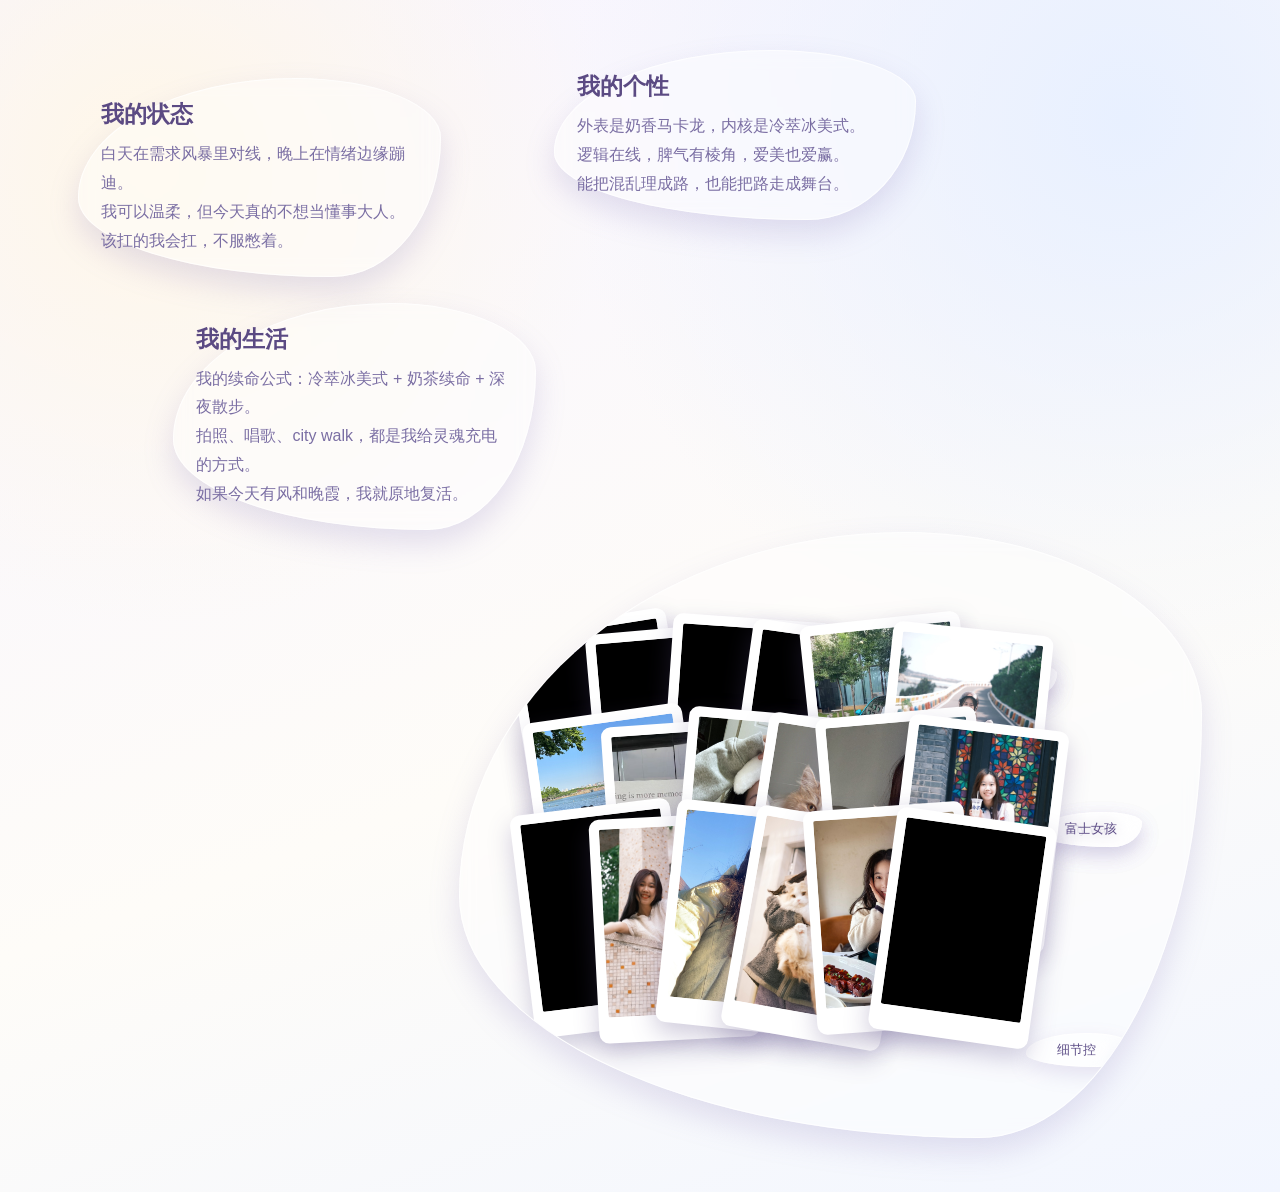
==== react-present/present-journal-preview-static.html @ 325ad204 "chore: snapshot current homepage state" ====
<!doctype html><html lang="zh-CN"><head><meta charset="UTF-8" /><meta name="viewport" content="width=device-width, initial-scale=1.0" /><title>Present Journal Static Preview</title><link rel="stylesheet" href="./present-journal.css" /><style>body{margin:0;min-height:100vh;font-family:"Noto Sans SC","PingFang SC","Microsoft YaHei",sans-serif;background:radial-gradient(circle at 12% 14%, #fff7e8 0%, transparent 30%),radial-gradient(circle at 88% 10%, #e8f0ff 0%, transparent 36%),linear-gradient(160deg,#f7f4ff 0%,#fefcf8 58%,#f2f6ff 100%);color:#5b4a83}.wrap{width:min(1200px,95vw);margin:24px auto}</style></head><body><main class="wrap"><section id="present" class="present-journal" aria-label="现在的我灵感手帐"><div class="present-grid present-grid-12"><article class="present-card card-state drift-a" style="--dy:16px"><h3>我的状态</h3><p class="preline">白天在需求风暴里对线，晚上在情绪边缘蹦迪。
我可以温柔，但今天真的不想当懂事大人。
该扛的我会扛，不服憋着。</p></article><article class="present-card card-personality drift-b" style="--dy:-12px"><h3>我的个性</h3><p class="preline">外表是奶香马卡龙，内核是冷萃冰美式。
逻辑在线，脾气有棱角，爱美也爱赢。
能把混乱理成路，也能把路走成舞台。</p></article><article class="present-card card-life drift-c" style="--dy:24px"><h3>我的生活</h3><p class="preline">我的续命公式：冷萃冰美式 + 奶茶续命 + 深夜散步。
拍照、唱歌、city walk，都是我给灵魂充电的方式。
如果今天有风和晚霞，我就原地复活。</p></article><section class="present-card polaroid-zone drift-d" style="--dy:8px"><h3>生活影像墙</h3><div class="polaroid-stack" aria-label="拍立得照片堆"><figure class="polaroid" style="--x:0px;--y:0px;--r:-9deg;--z:1"><img src="../assets/images/present/present-01.jpg" alt="现在的我 1" /></figure><figure class="polaroid" style="--x:72px;--y:10px;--r:-5deg;--z:2"><img src="../assets/images/present/present-02.jpg" alt="现在的我 2" /></figure><figure class="polaroid" style="--x:144px;--y:0px;--r:4deg;--z:3"><img src="../assets/images/present/present-03.jpg" alt="现在的我 3" /></figure><figure class="polaroid" style="--x:216px;--y:10px;--r:8deg;--z:4"><img src="../assets/images/present/present-04.jpg" alt="现在的我 4" /></figure><figure class="polaroid" style="--x:288px;--y:0px;--r:-6deg;--z:5"><img src="../assets/images/present/present-05.jpg" alt="现在的我 5" /></figure><figure class="polaroid" style="--x:360px;--y:10px;--r:6deg;--z:6"><img src="../assets/images/present/present-06.jpg" alt="现在的我 6" /></figure><figure class="polaroid" style="--x:14px;--y:94px;--r:-8deg;--z:7"><img src="../assets/images/present/present-07.jpg" alt="现在的我 7" /></figure><figure class="polaroid" style="--x:86px;--y:104px;--r:-4deg;--z:8"><img src="../assets/images/present/present-08.jpg" alt="现在的我 8" /></figure><figure class="polaroid" style="--x:158px;--y:94px;--r:5deg;--z:9"><img src="../assets/images/present/present-09.jpg" alt="现在的我 9" /></figure><figure class="polaroid" style="--x:230px;--y:104px;--r:9deg;--z:10"><img src="../assets/images/present/present-10.jpg" alt="现在的我 10" /></figure><figure class="polaroid" style="--x:302px;--y:94px;--r:-5deg;--z:11"><img src="../assets/images/present/present-11.jpg" alt="现在的我 11" /></figure><figure class="polaroid" style="--x:374px;--y:104px;--r:7deg;--z:12"><img src="../assets/images/present/present-12.jpg" alt="现在的我 12" /></figure><figure class="polaroid" style="--x:0px;--y:188px;--r:-7deg;--z:13"><img src="../assets/images/present/present-13.jpg" alt="现在的我 13" /></figure><figure class="polaroid" style="--x:72px;--y:198px;--r:-3deg;--z:14"><img src="../assets/images/present/present-14.jpg" alt="现在的我 14" /></figure><figure class="polaroid" style="--x:144px;--y:188px;--r:6deg;--z:15"><img src="../assets/images/present/present-15.jpg" alt="现在的我 15" /></figure><figure class="polaroid" style="--x:216px;--y:198px;--r:10deg;--z:16"><img src="../assets/images/present/present-16.jpg" alt="现在的我 16" /></figure><figure class="polaroid" style="--x:288px;--y:188px;--r:-4deg;--z:17"><img src="../assets/images/present/present-17.jpg" alt="现在的我 17" /></figure><figure class="polaroid" style="--x:360px;--y:198px;--r:8deg;--z:18"><img src="../assets/images/present/present-18.jpg" alt="现在的我 18" /></figure></div><div class="bubble-cloud" aria-label="浮动标签云"><span class="bubble bubble-1">逻辑在线</span><span class="bubble bubble-2">可甜可酷</span><span class="bubble bubble-3">不服憋着</span><span class="bubble bubble-4">city walk</span><span class="bubble bubble-5">冷萃冰美式</span><span class="bubble bubble-6">奶茶续命</span><span class="bubble bubble-7">情绪稳定输出</span><span class="bubble bubble-8">细节控</span><span class="bubble bubble-1">镜头感</span><span class="bubble bubble-2">灵感手帐</span><span class="bubble bubble-3">执行力</span><span class="bubble bubble-4">富士女孩</span></div></section></div></section></main></body></html>
---- react-present/present-journal.css ----
.present-journal {
  --glass: rgba(255, 255, 255, 0.4);
  --ink: #5b4a83;
  --ink-soft: #7a6ea3;
  --stroke: rgba(255, 255, 255, 0.72);
  --shadow: 0 14px 30px rgba(138, 123, 187, 0.22);
  position: relative;
  padding: clamp(22px, 3vw, 40px);
}

.present-grid-12 {
  display: grid;
  grid-template-columns: repeat(12, minmax(0, 1fr));
  gap: 18px;
  align-items: start;
}

.present-card {
  background: var(--glass);
  border: 1px solid var(--stroke);
  box-shadow: var(--shadow);
  backdrop-filter: blur(8px);
  -webkit-backdrop-filter: blur(8px);
  border-radius: 60% 40% 30% 70% / 60% 30% 70% 40%;
  padding: 20px 22px;
  color: var(--ink);
  transform: translateY(var(--dy, 0));
}

.present-card h3 {
  margin: 0 0 10px;
  font-size: clamp(1.12rem, 1.9vw, 1.42rem);
}

.preline {
  white-space: pre-line;
  line-height: 1.8;
  margin: 0;
  color: var(--ink-soft);
}

.card-state {
  grid-column: 1 / span 4;
}

.card-personality {
  grid-column: 6 / span 4;
}

.card-life {
  grid-column: 2 / span 4;
}

.polaroid-zone {
  grid-column: 5 / -1;
  min-height: 560px;
  padding: 22px;
  position: relative;
  overflow: hidden;
}

.polaroid-zone h3 {
  margin-bottom: 16px;
}

.polaroid-stack {
  position: relative;
  height: 420px;
  margin-right: 16px;
}

.polaroid {
  position: absolute;
  left: var(--x, 0px);
  top: var(--y, 0px);
  z-index: var(--z, 1);
  width: clamp(104px, 11vw, 156px);
  background: #fff;
  border: 10px solid #fff;
  border-bottom-width: 26px;
  box-shadow: 0 10px 24px rgba(85, 72, 128, 0.28);
  transform: rotate(var(--r, 0deg));
  transition: all 0.4s ease;
  border-radius: 10px;
}

.polaroid img {
  width: 100%;
  aspect-ratio: 3 / 4;
  object-fit: cover;
  display: block;
  border-radius: 2px;
}

.polaroid-stack:hover .polaroid {
  z-index: calc(100 - var(--z));
  filter: saturate(0.96);
}

.polaroid-stack:hover .polaroid:hover {
  transform: scale(1.1) rotate(0deg);
  z-index: 100 !important;
  filter: saturate(1.08);
}

.bubble-cloud {
  position: absolute;
  inset: 56px 16px 16px 16px;
  pointer-events: none;
}

.bubble {
  position: absolute;
  display: inline-flex;
  align-items: center;
  justify-content: center;
  min-width: 76px;
  max-width: 170px;
  padding: 8px 12px;
  font-size: 0.8rem;
  line-height: 1.3;
  color: #5f4f88;
  background: rgba(255, 255, 255, 0.5);
  border: 1px solid rgba(255, 255, 255, 0.74);
  backdrop-filter: blur(8px);
  -webkit-backdrop-filter: blur(8px);
  box-shadow: 0 8px 20px rgba(127, 111, 176, 0.18);
  border-radius: 60% 40% 30% 70% / 60% 30% 70% 40%;
  pointer-events: auto;
}

.bubble-1 {
  top: 8%;
  left: 6%;
}

.bubble-2 {
  top: 14%;
  right: 18%;
}

.bubble-3 {
  top: 34%;
  left: 44%;
}

.bubble-4 {
  top: 42%;
  right: 6%;
}

.bubble-5 {
  top: 56%;
  left: 10%;
}

.bubble-6 {
  top: 62%;
  right: 25%;
}

.bubble-7 {
  bottom: 18%;
  left: 38%;
}

.bubble-8 {
  bottom: 10%;
  right: 8%;
}

@media (max-width: 1100px) {
  .card-state,
  .card-personality,
  .card-life,
  .polaroid-zone {
    grid-column: span 12;
  }

  .polaroid-zone {
    min-height: 680px;
  }
}

@media (max-width: 760px) {
  .present-card {
    border-radius: 26px;
    padding: 16px;
  }

  .polaroid-stack {
    height: 360px;
  }

  .bubble {
    font-size: 0.72rem;
  }
}
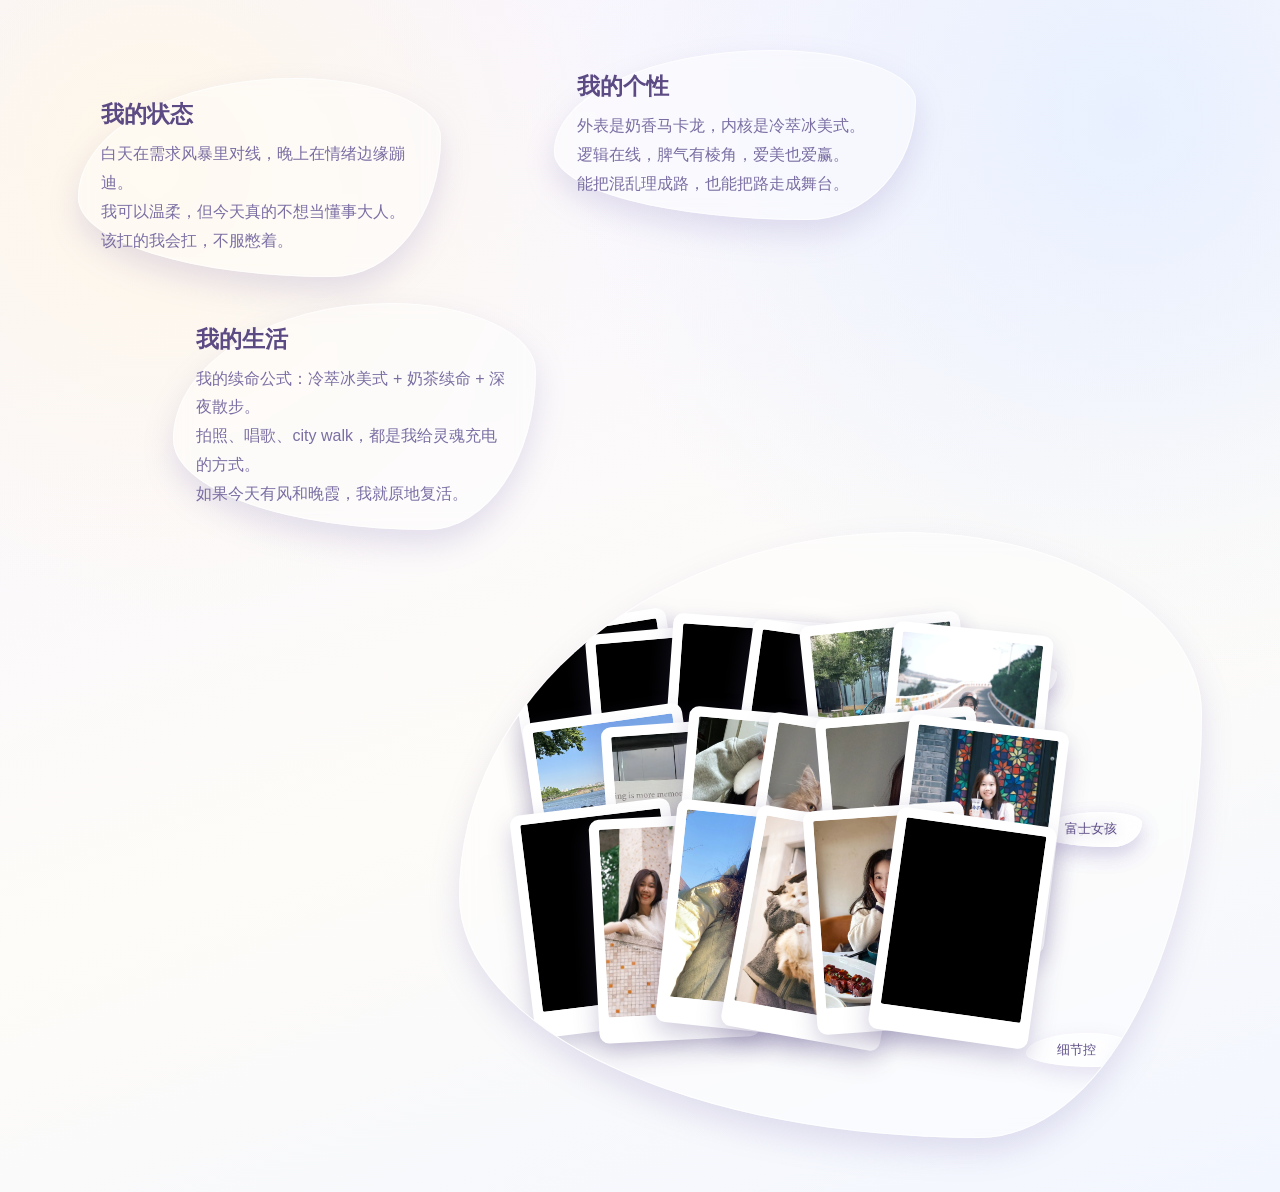
==== commit 72091de6: "性能优化（图片）：批量转WebP并优化加载策略" ====
--- a/react-present/present-journal-preview-static.html
+++ b/react-present/present-journal-preview-static.html
@@ -4,4 +4,4 @@
 逻辑在线，脾气有棱角，爱美也爱赢。
 能把混乱理成路，也能把路走成舞台。</p></article><article class="present-card card-life drift-c" style="--dy:24px"><h3>我的生活</h3><p class="preline">我的续命公式：冷萃冰美式 + 奶茶续命 + 深夜散步。
 拍照、唱歌、city walk，都是我给灵魂充电的方式。
-如果今天有风和晚霞，我就原地复活。</p></article><section class="present-card polaroid-zone drift-d" style="--dy:8px"><h3>生活影像墙</h3><div class="polaroid-stack" aria-label="拍立得照片堆"><figure class="polaroid" style="--x:0px;--y:0px;--r:-9deg;--z:1"><img src="../assets/images/present/present-01.jpg" alt="现在的我 1" /></figure><figure class="polaroid" style="--x:72px;--y:10px;--r:-5deg;--z:2"><img src="../assets/images/present/present-02.jpg" alt="现在的我 2" /></figure><figure class="polaroid" style="--x:144px;--y:0px;--r:4deg;--z:3"><img src="../assets/images/present/present-03.jpg" alt="现在的我 3" /></figure><figure class="polaroid" style="--x:216px;--y:10px;--r:8deg;--z:4"><img src="../assets/images/present/present-04.jpg" alt="现在的我 4" /></figure><figure class="polaroid" style="--x:288px;--y:0px;--r:-6deg;--z:5"><img src="../assets/images/present/present-05.jpg" alt="现在的我 5" /></figure><figure class="polaroid" style="--x:360px;--y:10px;--r:6deg;--z:6"><img src="../assets/images/present/present-06.jpg" alt="现在的我 6" /></figure><figure class="polaroid" style="--x:14px;--y:94px;--r:-8deg;--z:7"><img src="../assets/images/present/present-07.jpg" alt="现在的我 7" /></figure><figure class="polaroid" style="--x:86px;--y:104px;--r:-4deg;--z:8"><img src="../assets/images/present/present-08.jpg" alt="现在的我 8" /></figure><figure class="polaroid" style="--x:158px;--y:94px;--r:5deg;--z:9"><img src="../assets/images/present/present-09.jpg" alt="现在的我 9" /></figure><figure class="polaroid" style="--x:230px;--y:104px;--r:9deg;--z:10"><img src="../assets/images/present/present-10.jpg" alt="现在的我 10" /></figure><figure class="polaroid" style="--x:302px;--y:94px;--r:-5deg;--z:11"><img src="../assets/images/present/present-11.jpg" alt="现在的我 11" /></figure><figure class="polaroid" style="--x:374px;--y:104px;--r:7deg;--z:12"><img src="../assets/images/present/present-12.jpg" alt="现在的我 12" /></figure><figure class="polaroid" style="--x:0px;--y:188px;--r:-7deg;--z:13"><img src="../assets/images/present/present-13.jpg" alt="现在的我 13" /></figure><figure class="polaroid" style="--x:72px;--y:198px;--r:-3deg;--z:14"><img src="../assets/images/present/present-14.jpg" alt="现在的我 14" /></figure><figure class="polaroid" style="--x:144px;--y:188px;--r:6deg;--z:15"><img src="../assets/images/present/present-15.jpg" alt="现在的我 15" /></figure><figure class="polaroid" style="--x:216px;--y:198px;--r:10deg;--z:16"><img src="../assets/images/present/present-16.jpg" alt="现在的我 16" /></figure><figure class="polaroid" style="--x:288px;--y:188px;--r:-4deg;--z:17"><img src="../assets/images/present/present-17.jpg" alt="现在的我 17" /></figure><figure class="polaroid" style="--x:360px;--y:198px;--r:8deg;--z:18"><img src="../assets/images/present/present-18.jpg" alt="现在的我 18" /></figure></div><div class="bubble-cloud" aria-label="浮动标签云"><span class="bubble bubble-1">逻辑在线</span><span class="bubble bubble-2">可甜可酷</span><span class="bubble bubble-3">不服憋着</span><span class="bubble bubble-4">city walk</span><span class="bubble bubble-5">冷萃冰美式</span><span class="bubble bubble-6">奶茶续命</span><span class="bubble bubble-7">情绪稳定输出</span><span class="bubble bubble-8">细节控</span><span class="bubble bubble-1">镜头感</span><span class="bubble bubble-2">灵感手帐</span><span class="bubble bubble-3">执行力</span><span class="bubble bubble-4">富士女孩</span></div></section></div></section></main></body></html>+如果今天有风和晚霞，我就原地复活。</p></article><section class="present-card polaroid-zone drift-d" style="--dy:8px"><h3>生活影像墙</h3><div class="polaroid-stack" aria-label="拍立得照片堆"><figure class="polaroid" style="--x:0px;--y:0px;--r:-9deg;--z:1"><img src="../assets/images/present/present-01.jpg.webp" alt="现在的我 1" /></figure><figure class="polaroid" style="--x:72px;--y:10px;--r:-5deg;--z:2"><img src="../assets/images/present/present-02.jpg.webp" alt="现在的我 2" /></figure><figure class="polaroid" style="--x:144px;--y:0px;--r:4deg;--z:3"><img src="../assets/images/present/present-03.jpg.webp" alt="现在的我 3" /></figure><figure class="polaroid" style="--x:216px;--y:10px;--r:8deg;--z:4"><img src="../assets/images/present/present-04.jpg.webp" alt="现在的我 4" /></figure><figure class="polaroid" style="--x:288px;--y:0px;--r:-6deg;--z:5"><img src="../assets/images/present/present-05.jpg.webp" alt="现在的我 5" /></figure><figure class="polaroid" style="--x:360px;--y:10px;--r:6deg;--z:6"><img src="../assets/images/present/present-06.jpg.webp" alt="现在的我 6" /></figure><figure class="polaroid" style="--x:14px;--y:94px;--r:-8deg;--z:7"><img src="../assets/images/present/present-07.jpg.webp" alt="现在的我 7" /></figure><figure class="polaroid" style="--x:86px;--y:104px;--r:-4deg;--z:8"><img src="../assets/images/present/present-08.jpg.webp" alt="现在的我 8" /></figure><figure class="polaroid" style="--x:158px;--y:94px;--r:5deg;--z:9"><img src="../assets/images/present/present-09.jpg.webp" alt="现在的我 9" /></figure><figure class="polaroid" style="--x:230px;--y:104px;--r:9deg;--z:10"><img src="../assets/images/present/present-10.jpg.webp" alt="现在的我 10" /></figure><figure class="polaroid" style="--x:302px;--y:94px;--r:-5deg;--z:11"><img src="../assets/images/present/present-11.jpg.webp" alt="现在的我 11" /></figure><figure class="polaroid" style="--x:374px;--y:104px;--r:7deg;--z:12"><img src="../assets/images/present/present-12.jpg.webp" alt="现在的我 12" /></figure><figure class="polaroid" style="--x:0px;--y:188px;--r:-7deg;--z:13"><img src="../assets/images/present/present-13.jpg.webp" alt="现在的我 13" /></figure><figure class="polaroid" style="--x:72px;--y:198px;--r:-3deg;--z:14"><img src="../assets/images/present/present-14.jpg.webp" alt="现在的我 14" /></figure><figure class="polaroid" style="--x:144px;--y:188px;--r:6deg;--z:15"><img src="../assets/images/present/present-15.jpg.webp" alt="现在的我 15" /></figure><figure class="polaroid" style="--x:216px;--y:198px;--r:10deg;--z:16"><img src="../assets/images/present/present-16.jpg.webp" alt="现在的我 16" /></figure><figure class="polaroid" style="--x:288px;--y:188px;--r:-4deg;--z:17"><img src="../assets/images/present/present-17.jpg.webp" alt="现在的我 17" /></figure><figure class="polaroid" style="--x:360px;--y:198px;--r:8deg;--z:18"><img src="../assets/images/present/present-18.jpg.webp" alt="现在的我 18" /></figure></div><div class="bubble-cloud" aria-label="浮动标签云"><span class="bubble bubble-1">逻辑在线</span><span class="bubble bubble-2">可甜可酷</span><span class="bubble bubble-3">不服憋着</span><span class="bubble bubble-4">city walk</span><span class="bubble bubble-5">冷萃冰美式</span><span class="bubble bubble-6">奶茶续命</span><span class="bubble bubble-7">情绪稳定输出</span><span class="bubble bubble-8">细节控</span><span class="bubble bubble-1">镜头感</span><span class="bubble bubble-2">灵感手帐</span><span class="bubble bubble-3">执行力</span><span class="bubble bubble-4">富士女孩</span></div></section></div></section></main></body></html>
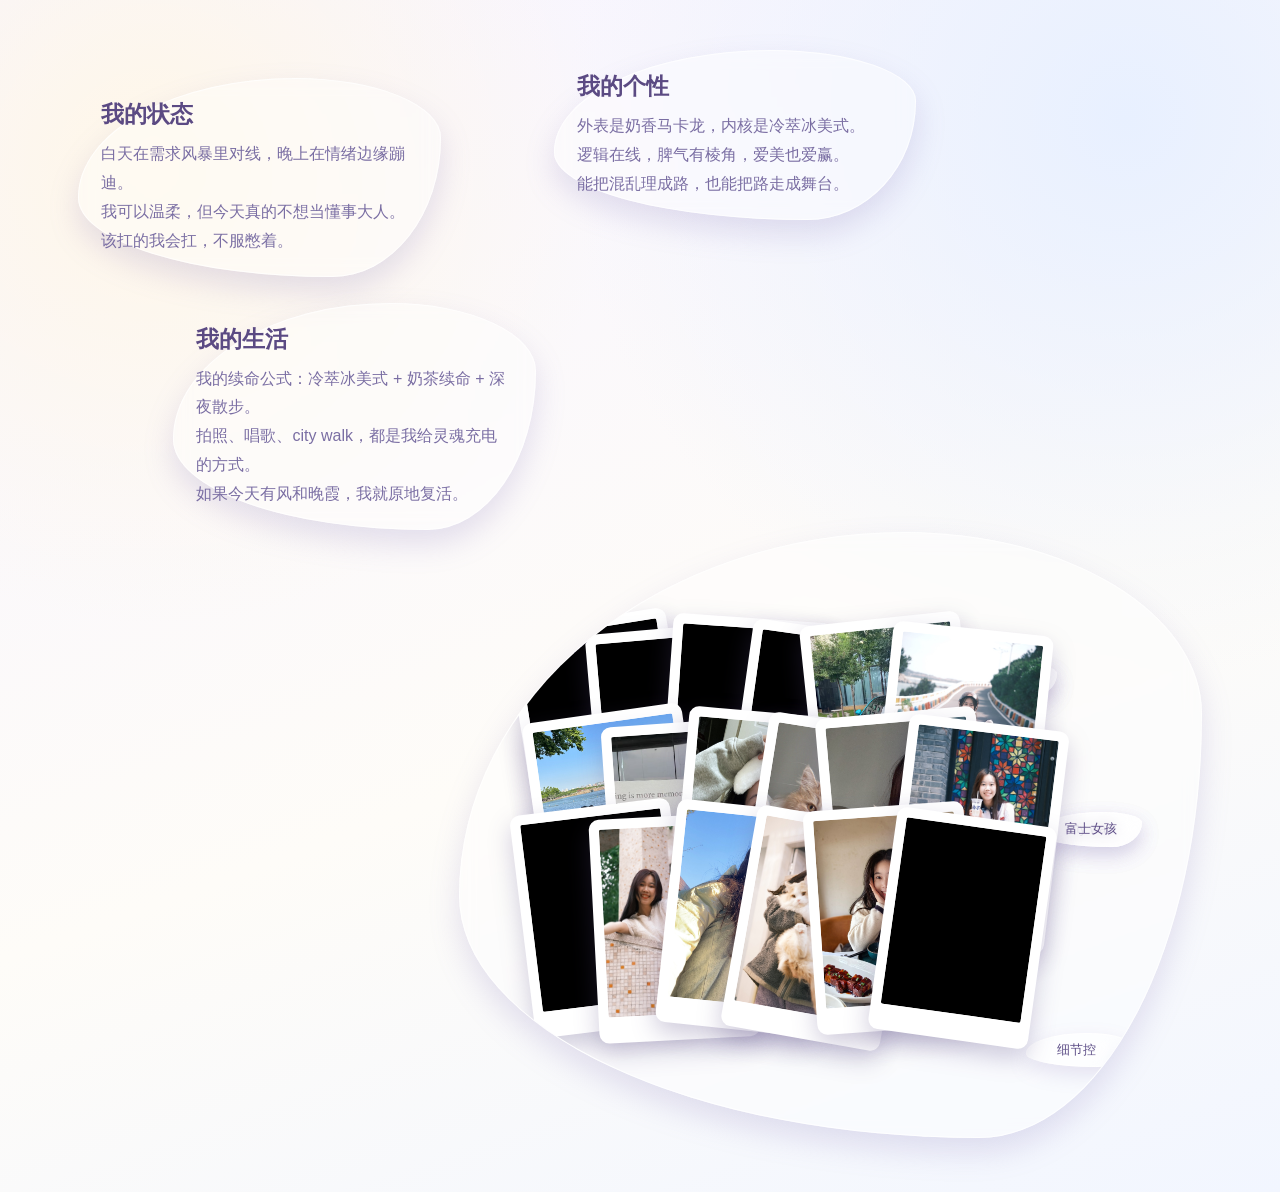
==== commit e7d6e5ad: "Revert "图片加载性能优化" This reverts commit 5d4ee9006c92180fd467697ba96fd2db4ca2bb9c." ====
--- a/react-present/present-journal-preview-static.html
+++ b/react-present/present-journal-preview-static.html
@@ -4,4 +4,4 @@
 逻辑在线，脾气有棱角，爱美也爱赢。
 能把混乱理成路，也能把路走成舞台。</p></article><article class="present-card card-life drift-c" style="--dy:24px"><h3>我的生活</h3><p class="preline">我的续命公式：冷萃冰美式 + 奶茶续命 + 深夜散步。
 拍照、唱歌、city walk，都是我给灵魂充电的方式。
-如果今天有风和晚霞，我就原地复活。</p></article><section class="present-card polaroid-zone drift-d" style="--dy:8px"><h3>生活影像墙</h3><div class="polaroid-stack" aria-label="拍立得照片堆"><figure class="polaroid" style="--x:0px;--y:0px;--r:-9deg;--z:1"><img src="../assets/images/present/present-01.jpg.webp" alt="现在的我 1" /></figure><figure class="polaroid" style="--x:72px;--y:10px;--r:-5deg;--z:2"><img src="../assets/images/present/present-02.jpg.webp" alt="现在的我 2" /></figure><figure class="polaroid" style="--x:144px;--y:0px;--r:4deg;--z:3"><img src="../assets/images/present/present-03.jpg.webp" alt="现在的我 3" /></figure><figure class="polaroid" style="--x:216px;--y:10px;--r:8deg;--z:4"><img src="../assets/images/present/present-04.jpg.webp" alt="现在的我 4" /></figure><figure class="polaroid" style="--x:288px;--y:0px;--r:-6deg;--z:5"><img src="../assets/images/present/present-05.jpg.webp" alt="现在的我 5" /></figure><figure class="polaroid" style="--x:360px;--y:10px;--r:6deg;--z:6"><img src="../assets/images/present/present-06.jpg.webp" alt="现在的我 6" /></figure><figure class="polaroid" style="--x:14px;--y:94px;--r:-8deg;--z:7"><img src="../assets/images/present/present-07.jpg.webp" alt="现在的我 7" /></figure><figure class="polaroid" style="--x:86px;--y:104px;--r:-4deg;--z:8"><img src="../assets/images/present/present-08.jpg.webp" alt="现在的我 8" /></figure><figure class="polaroid" style="--x:158px;--y:94px;--r:5deg;--z:9"><img src="../assets/images/present/present-09.jpg.webp" alt="现在的我 9" /></figure><figure class="polaroid" style="--x:230px;--y:104px;--r:9deg;--z:10"><img src="../assets/images/present/present-10.jpg.webp" alt="现在的我 10" /></figure><figure class="polaroid" style="--x:302px;--y:94px;--r:-5deg;--z:11"><img src="../assets/images/present/present-11.jpg.webp" alt="现在的我 11" /></figure><figure class="polaroid" style="--x:374px;--y:104px;--r:7deg;--z:12"><img src="../assets/images/present/present-12.jpg.webp" alt="现在的我 12" /></figure><figure class="polaroid" style="--x:0px;--y:188px;--r:-7deg;--z:13"><img src="../assets/images/present/present-13.jpg.webp" alt="现在的我 13" /></figure><figure class="polaroid" style="--x:72px;--y:198px;--r:-3deg;--z:14"><img src="../assets/images/present/present-14.jpg.webp" alt="现在的我 14" /></figure><figure class="polaroid" style="--x:144px;--y:188px;--r:6deg;--z:15"><img src="../assets/images/present/present-15.jpg.webp" alt="现在的我 15" /></figure><figure class="polaroid" style="--x:216px;--y:198px;--r:10deg;--z:16"><img src="../assets/images/present/present-16.jpg.webp" alt="现在的我 16" /></figure><figure class="polaroid" style="--x:288px;--y:188px;--r:-4deg;--z:17"><img src="../assets/images/present/present-17.jpg.webp" alt="现在的我 17" /></figure><figure class="polaroid" style="--x:360px;--y:198px;--r:8deg;--z:18"><img src="../assets/images/present/present-18.jpg.webp" alt="现在的我 18" /></figure></div><div class="bubble-cloud" aria-label="浮动标签云"><span class="bubble bubble-1">逻辑在线</span><span class="bubble bubble-2">可甜可酷</span><span class="bubble bubble-3">不服憋着</span><span class="bubble bubble-4">city walk</span><span class="bubble bubble-5">冷萃冰美式</span><span class="bubble bubble-6">奶茶续命</span><span class="bubble bubble-7">情绪稳定输出</span><span class="bubble bubble-8">细节控</span><span class="bubble bubble-1">镜头感</span><span class="bubble bubble-2">灵感手帐</span><span class="bubble bubble-3">执行力</span><span class="bubble bubble-4">富士女孩</span></div></section></div></section></main></body></html>+如果今天有风和晚霞，我就原地复活。</p></article><section class="present-card polaroid-zone drift-d" style="--dy:8px"><h3>生活影像墙</h3><div class="polaroid-stack" aria-label="拍立得照片堆"><figure class="polaroid" style="--x:0px;--y:0px;--r:-9deg;--z:1"><img src="../assets/images/present/present-01.jpg" alt="现在的我 1" /></figure><figure class="polaroid" style="--x:72px;--y:10px;--r:-5deg;--z:2"><img src="../assets/images/present/present-02.jpg" alt="现在的我 2" /></figure><figure class="polaroid" style="--x:144px;--y:0px;--r:4deg;--z:3"><img src="../assets/images/present/present-03.jpg" alt="现在的我 3" /></figure><figure class="polaroid" style="--x:216px;--y:10px;--r:8deg;--z:4"><img src="../assets/images/present/present-04.jpg" alt="现在的我 4" /></figure><figure class="polaroid" style="--x:288px;--y:0px;--r:-6deg;--z:5"><img src="../assets/images/present/present-05.jpg" alt="现在的我 5" /></figure><figure class="polaroid" style="--x:360px;--y:10px;--r:6deg;--z:6"><img src="../assets/images/present/present-06.jpg" alt="现在的我 6" /></figure><figure class="polaroid" style="--x:14px;--y:94px;--r:-8deg;--z:7"><img src="../assets/images/present/present-07.jpg" alt="现在的我 7" /></figure><figure class="polaroid" style="--x:86px;--y:104px;--r:-4deg;--z:8"><img src="../assets/images/present/present-08.jpg" alt="现在的我 8" /></figure><figure class="polaroid" style="--x:158px;--y:94px;--r:5deg;--z:9"><img src="../assets/images/present/present-09.jpg" alt="现在的我 9" /></figure><figure class="polaroid" style="--x:230px;--y:104px;--r:9deg;--z:10"><img src="../assets/images/present/present-10.jpg" alt="现在的我 10" /></figure><figure class="polaroid" style="--x:302px;--y:94px;--r:-5deg;--z:11"><img src="../assets/images/present/present-11.jpg" alt="现在的我 11" /></figure><figure class="polaroid" style="--x:374px;--y:104px;--r:7deg;--z:12"><img src="../assets/images/present/present-12.jpg" alt="现在的我 12" /></figure><figure class="polaroid" style="--x:0px;--y:188px;--r:-7deg;--z:13"><img src="../assets/images/present/present-13.jpg" alt="现在的我 13" /></figure><figure class="polaroid" style="--x:72px;--y:198px;--r:-3deg;--z:14"><img src="../assets/images/present/present-14.jpg" alt="现在的我 14" /></figure><figure class="polaroid" style="--x:144px;--y:188px;--r:6deg;--z:15"><img src="../assets/images/present/present-15.jpg" alt="现在的我 15" /></figure><figure class="polaroid" style="--x:216px;--y:198px;--r:10deg;--z:16"><img src="../assets/images/present/present-16.jpg" alt="现在的我 16" /></figure><figure class="polaroid" style="--x:288px;--y:188px;--r:-4deg;--z:17"><img src="../assets/images/present/present-17.jpg" alt="现在的我 17" /></figure><figure class="polaroid" style="--x:360px;--y:198px;--r:8deg;--z:18"><img src="../assets/images/present/present-18.jpg" alt="现在的我 18" /></figure></div><div class="bubble-cloud" aria-label="浮动标签云"><span class="bubble bubble-1">逻辑在线</span><span class="bubble bubble-2">可甜可酷</span><span class="bubble bubble-3">不服憋着</span><span class="bubble bubble-4">city walk</span><span class="bubble bubble-5">冷萃冰美式</span><span class="bubble bubble-6">奶茶续命</span><span class="bubble bubble-7">情绪稳定输出</span><span class="bubble bubble-8">细节控</span><span class="bubble bubble-1">镜头感</span><span class="bubble bubble-2">灵感手帐</span><span class="bubble bubble-3">执行力</span><span class="bubble bubble-4">富士女孩</span></div></section></div></section></main></body></html>
